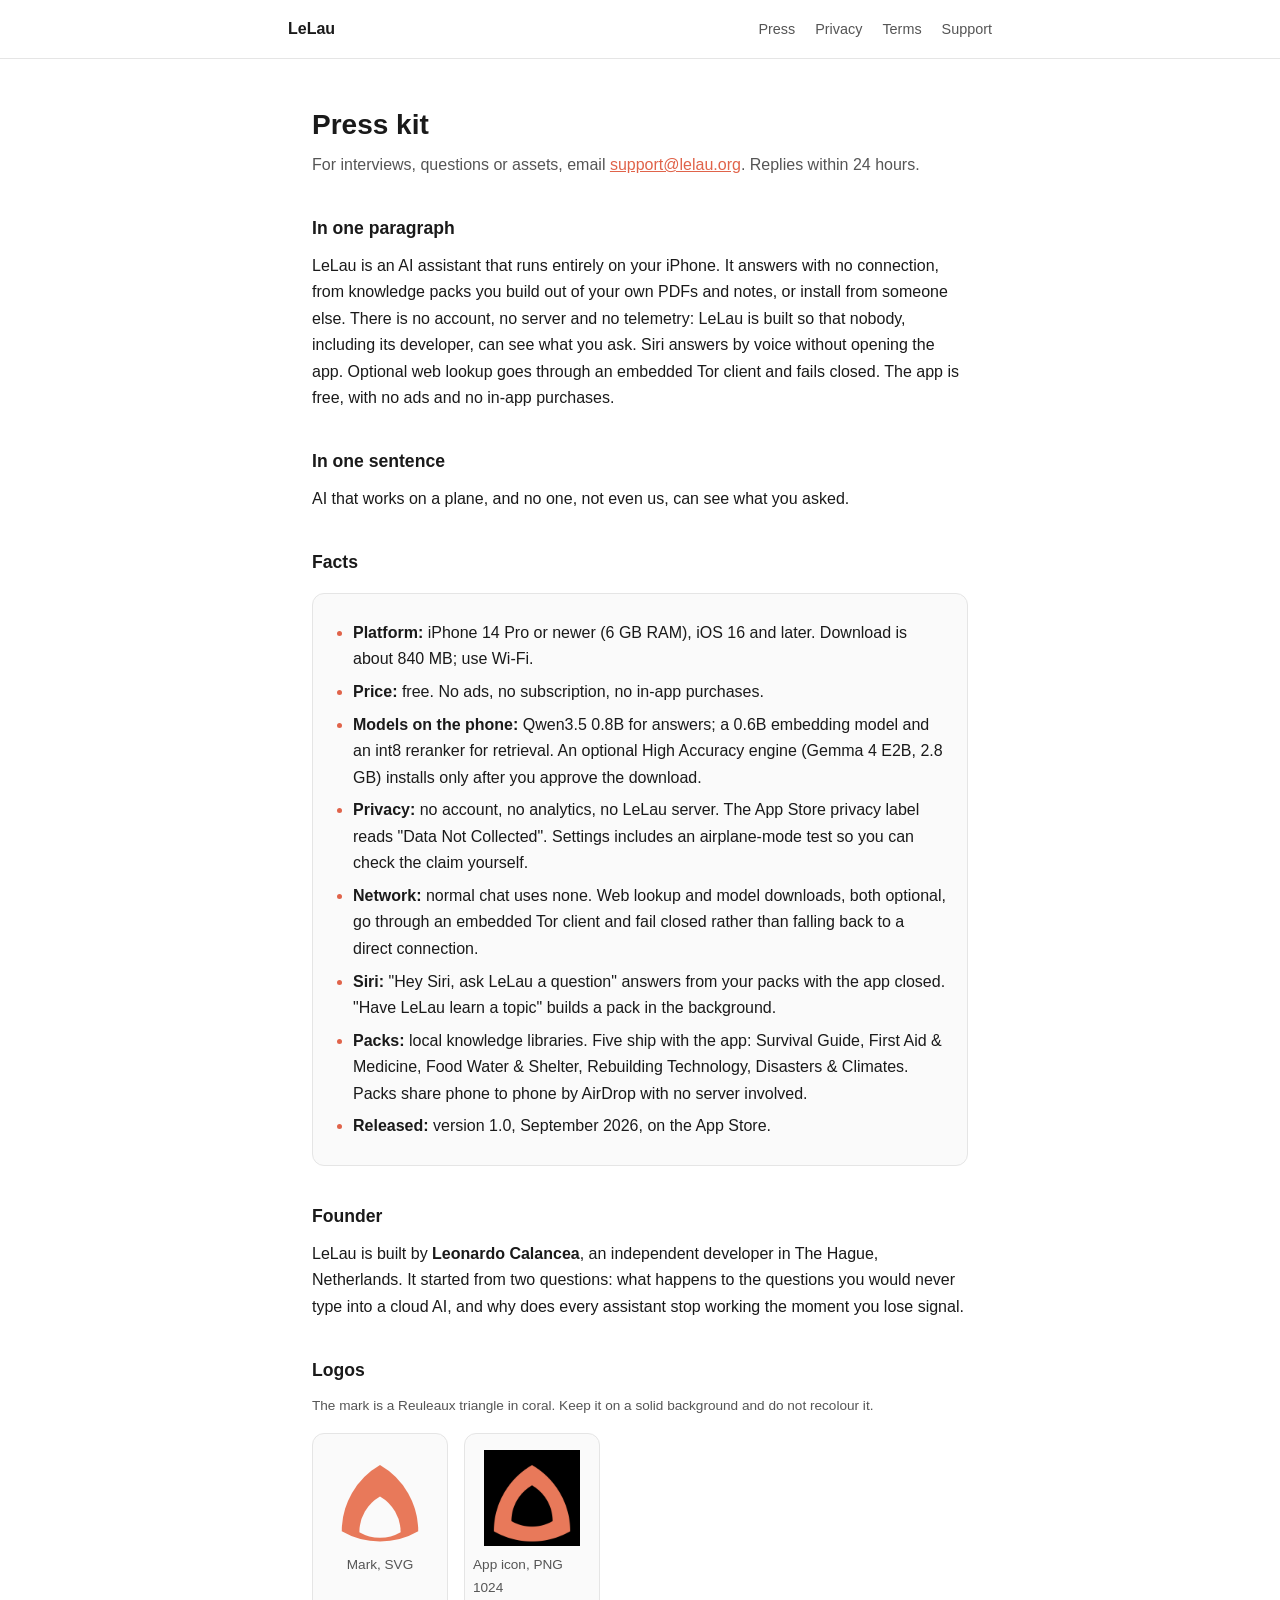
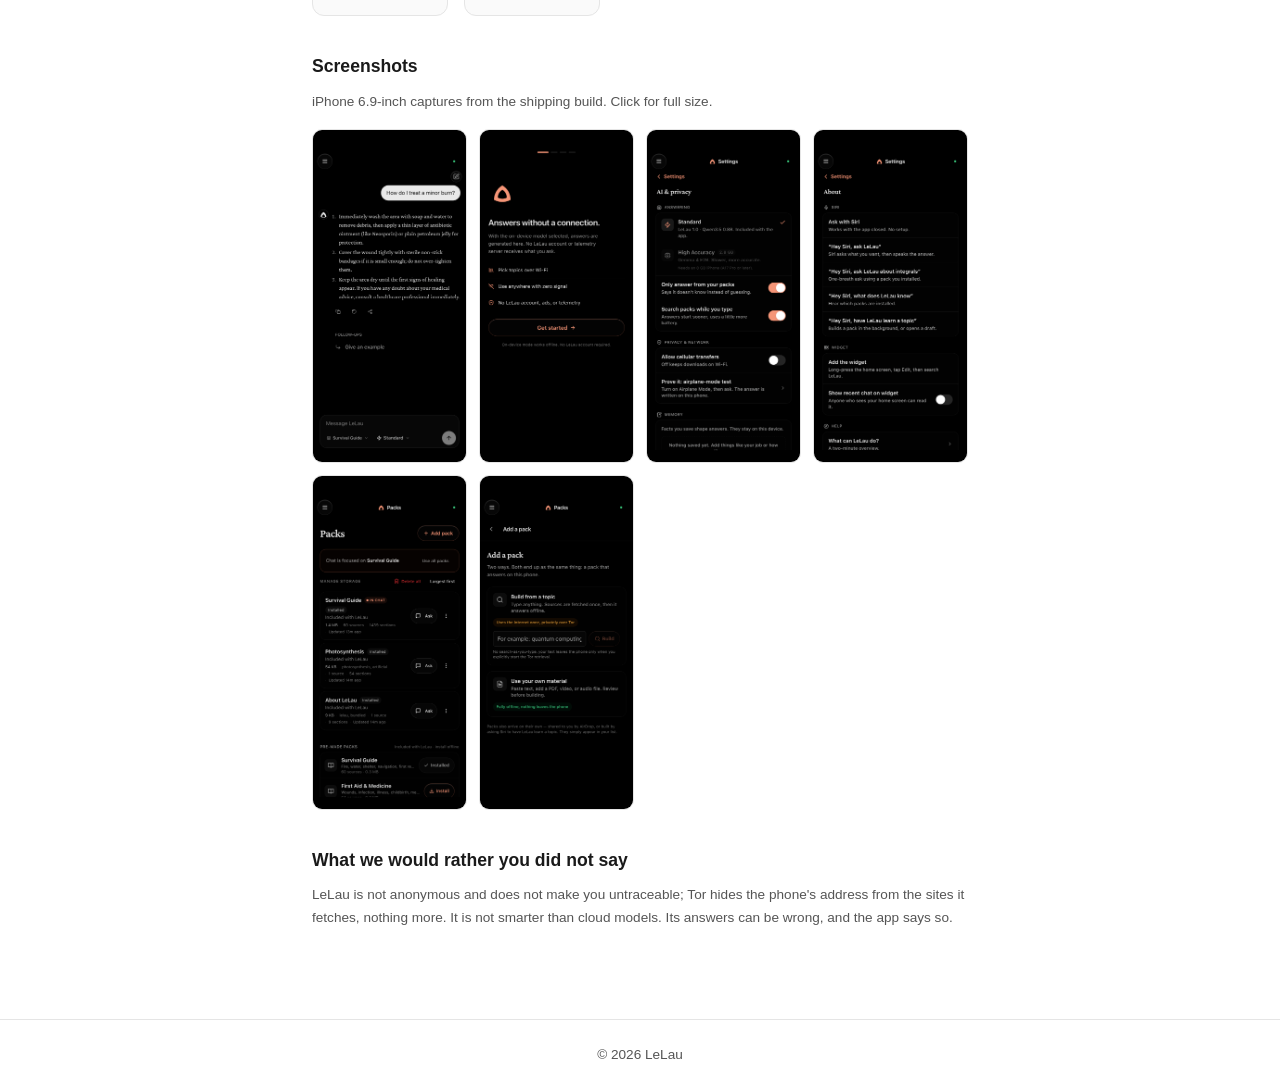
==== press.html @ a8fc63ab "LeLau public pages: privacy, terms, support" ====
<!doctype html>
<html lang="en">
<head>
<meta charset="utf-8">
<meta name="viewport" content="width=device-width, initial-scale=1">
<title>LeLau — press kit</title>
<meta name="description" content="Press kit for LeLau, the private on-device AI for iPhone: description, facts, founder, logos and screenshots.">
<link rel="stylesheet" href="style.css">
</head>
<body>
<header class="site">
  <nav>
    <a class="brand" href="index.html">LeLau</a>
    <a href="press.html">Press</a>
    <a href="privacy.html">Privacy</a>
    <a href="terms.html">Terms</a>
    <a href="support.html">Support</a>
  </nav>
</header>
<main>
  <h1>Press kit</h1>
  <p class="muted">For interviews, questions or assets, email <a href="mailto:support@lelau.org">support@lelau.org</a>. Replies within 24 hours.</p>

  <h2>In one paragraph</h2>
  <p>LeLau is an AI assistant that runs entirely on your iPhone. It answers with no connection, from knowledge packs you build out of your own PDFs and notes, or install from someone else. There is no account, no server and no telemetry: LeLau is built so that nobody, including its developer, can see what you ask. Siri answers by voice without opening the app. Optional web lookup goes through an embedded Tor client and fails closed. The app is free, with no ads and no in-app purchases.</p>

  <h2>In one sentence</h2>
  <p>AI that works on a plane, and no one, not even us, can see what you asked.</p>

  <h2>Facts</h2>
  <div class="card">
    <ul>
      <li><strong>Platform:</strong> iPhone 14 Pro or newer (6 GB RAM), iOS 16 and later. Download is about 840 MB; use Wi-Fi.</li>
      <li><strong>Price:</strong> free. No ads, no subscription, no in-app purchases.</li>
      <li><strong>Models on the phone:</strong> Qwen3.5 0.8B for answers; a 0.6B embedding model and an int8 reranker for retrieval. An optional High Accuracy engine (Gemma 4 E2B, 2.8 GB) installs only after you approve the download.</li>
      <li><strong>Privacy:</strong> no account, no analytics, no LeLau server. The App Store privacy label reads "Data Not Collected". Settings includes an airplane-mode test so you can check the claim yourself.</li>
      <li><strong>Network:</strong> normal chat uses none. Web lookup and model downloads, both optional, go through an embedded Tor client and fail closed rather than falling back to a direct connection.</li>
      <li><strong>Siri:</strong> "Hey Siri, ask LeLau a question" answers from your packs with the app closed. "Have LeLau learn a topic" builds a pack in the background.</li>
      <li><strong>Packs:</strong> local knowledge libraries. Five ship with the app: Survival Guide, First Aid &amp; Medicine, Food Water &amp; Shelter, Rebuilding Technology, Disasters &amp; Climates. Packs share phone to phone by AirDrop with no server involved.</li>
      <li><strong>Released:</strong> version 1.0, September 2026, on the App Store.</li>
    </ul>
  </div>

  <h2>Founder</h2>
  <p>LeLau is built by <strong>Leonardo Calancea</strong>, an independent developer in The Hague, Netherlands. It started from two questions: what happens to the questions you would never type into a cloud AI, and why does every assistant stop working the moment you lose signal.</p>

  <h2>Logos</h2>
  <p class="small muted">The mark is a Reuleaux triangle in coral. Keep it on a solid background and do not recolour it.</p>
  <div class="assets">
    <a class="asset" href="press/lelau-mark.svg" download><img src="press/lelau-mark.svg" alt="LeLau mark, SVG" width="96" height="96"><span>Mark, SVG</span></a>
    <a class="asset" href="press/lelau-icon-1024.png" download><img src="press/lelau-icon-1024.png" alt="LeLau app icon, 1024 pixel PNG" width="96" height="96"><span>App icon, PNG 1024</span></a>
  </div>

  <h2>Screenshots</h2>
  <p class="small muted">iPhone 6.9-inch captures from the shipping build. Click for full size.</p>
  <div class="shots">
    <a href="press/screenshot-1.png"><img src="press/screenshot-1.png" alt="A grounded answer in chat, with the source pack named" loading="lazy"></a>
    <a href="press/screenshot-2.png"><img src="press/screenshot-2.png" alt="Onboarding: choosing which pack LeLau should know first" loading="lazy"></a>
    <a href="press/screenshot-3.png"><img src="press/screenshot-3.png" alt="Settings: AI and privacy, with the airplane-mode test" loading="lazy"></a>
    <a href="press/screenshot-4.png"><img src="press/screenshot-4.png" alt="Siri phrases that work with the app closed" loading="lazy"></a>
    <a href="press/screenshot-5.png"><img src="press/screenshot-5.png" alt="The packs list" loading="lazy"></a>
    <a href="press/screenshot-6.png"><img src="press/screenshot-6.png" alt="Adding a pack from a topic, a file or pasted text" loading="lazy"></a>
  </div>

  <h2>What we would rather you did not say</h2>
  <p class="small muted">LeLau is not anonymous and does not make you untraceable; Tor hides the phone's address from the sites it fetches, nothing more. It is not smarter than cloud models. Its answers can be wrong, and the app says so.</p>
</main>
<footer>&copy; 2026 LeLau</footer>
</body>
</html>
---- style.css ----
:root {
  --bg: #ffffff;
  --fg: #1a1a1a;
  --muted: #555555;
  --accent: #e0634a;
  --border: #e5e5e5;
  --card: #fafafa;
}
@media (prefers-color-scheme: dark) {
  :root {
    --bg: #0d0d0d;
    --fg: #f0f0f0;
    --muted: #a0a0a0;
    --accent: #ff7a5c;
    --border: #262626;
    --card: #161616;
  }
}
* { box-sizing: border-box; }
body {
  margin: 0;
  background: var(--bg);
  color: var(--fg);
  font: 16px/1.65 -apple-system, BlinkMacSystemFont, "Segoe UI", Roboto, sans-serif;
  -webkit-font-smoothing: antialiased;
}
main {
  max-width: 44rem;
  margin: 0 auto;
  padding: 3rem 1.5rem 5rem;
}
header.site {
  border-bottom: 1px solid var(--border);
  padding: 1rem 1.5rem;
}
header.site nav {
  max-width: 44rem;
  margin: 0 auto;
  display: flex;
  gap: 1.25rem;
  align-items: baseline;
}
header.site a { color: var(--muted); text-decoration: none; font-size: 0.9rem; }
header.site a:hover { color: var(--fg); }
header.site a.brand { color: var(--fg); font-weight: 600; font-size: 1rem; margin-right: auto; }
h1 { font-size: 1.75rem; line-height: 1.25; margin: 0 0 0.5rem; }
h2 { font-size: 1.1rem; margin: 2.25rem 0 0.5rem; }
p { margin: 0.6rem 0; }
.muted { color: var(--muted); }
.small { font-size: 0.85rem; }
ul { padding-left: 1.25rem; margin: 0.6rem 0; }
li { margin: 0.4rem 0; }
li::marker { color: var(--accent); }
a { color: var(--accent); }
.card {
  background: var(--card);
  border: 1px solid var(--border);
  border-radius: 12px;
  padding: 1rem 1.25rem;
  margin: 1rem 0;
}
footer {
  border-top: 1px solid var(--border);
  padding: 1.5rem;
  text-align: center;
  color: var(--muted);
  font-size: 0.85rem;
}

/* --- press kit --- */
.assets { display: flex; flex-wrap: wrap; gap: 1rem; margin: 1rem 0; }
.asset {
  display: flex; flex-direction: column; align-items: center; gap: 0.5rem;
  width: 8.5rem; padding: 1rem 0.5rem; text-decoration: none; color: var(--muted);
  background: var(--card); border: 1px solid var(--border); border-radius: 12px; font-size: 0.85rem;
}
.asset img { width: 96px; height: 96px; }
.shots { display: grid; grid-template-columns: repeat(auto-fill, minmax(9.5rem, 1fr)); gap: 0.75rem; margin: 1rem 0; }
.shots img { width: 100%; height: auto; border-radius: 10px; border: 1px solid var(--border); display: block; }

/* --- email capture --- */
.subscribe { margin: 2.25rem 0 1rem; padding: 1rem 1.25rem; background: var(--card); border: 1px solid var(--border); border-radius: 12px; }
.subscribe h2 { margin-top: 0; }
.subscribe form { display: flex; flex-wrap: wrap; gap: 0.5rem; margin-top: 0.75rem; }
.subscribe input {
  flex: 1 1 14rem; min-width: 0; padding: 0.6rem 0.8rem; font: inherit;
  color: var(--fg); background: var(--bg); border: 1px solid var(--border); border-radius: 8px;
}
.subscribe button {
  padding: 0.6rem 1.1rem; font: inherit; font-weight: 600; color: #fff;
  background: var(--accent); border: 0; border-radius: 8px; cursor: pointer;
}
.subscribe input:focus-visible, .subscribe button:focus-visible { outline: 2px solid var(--accent); outline-offset: 2px; }
.visually-hidden { position: absolute; width: 1px; height: 1px; overflow: hidden; clip: rect(0 0 0 0); white-space: nowrap; }
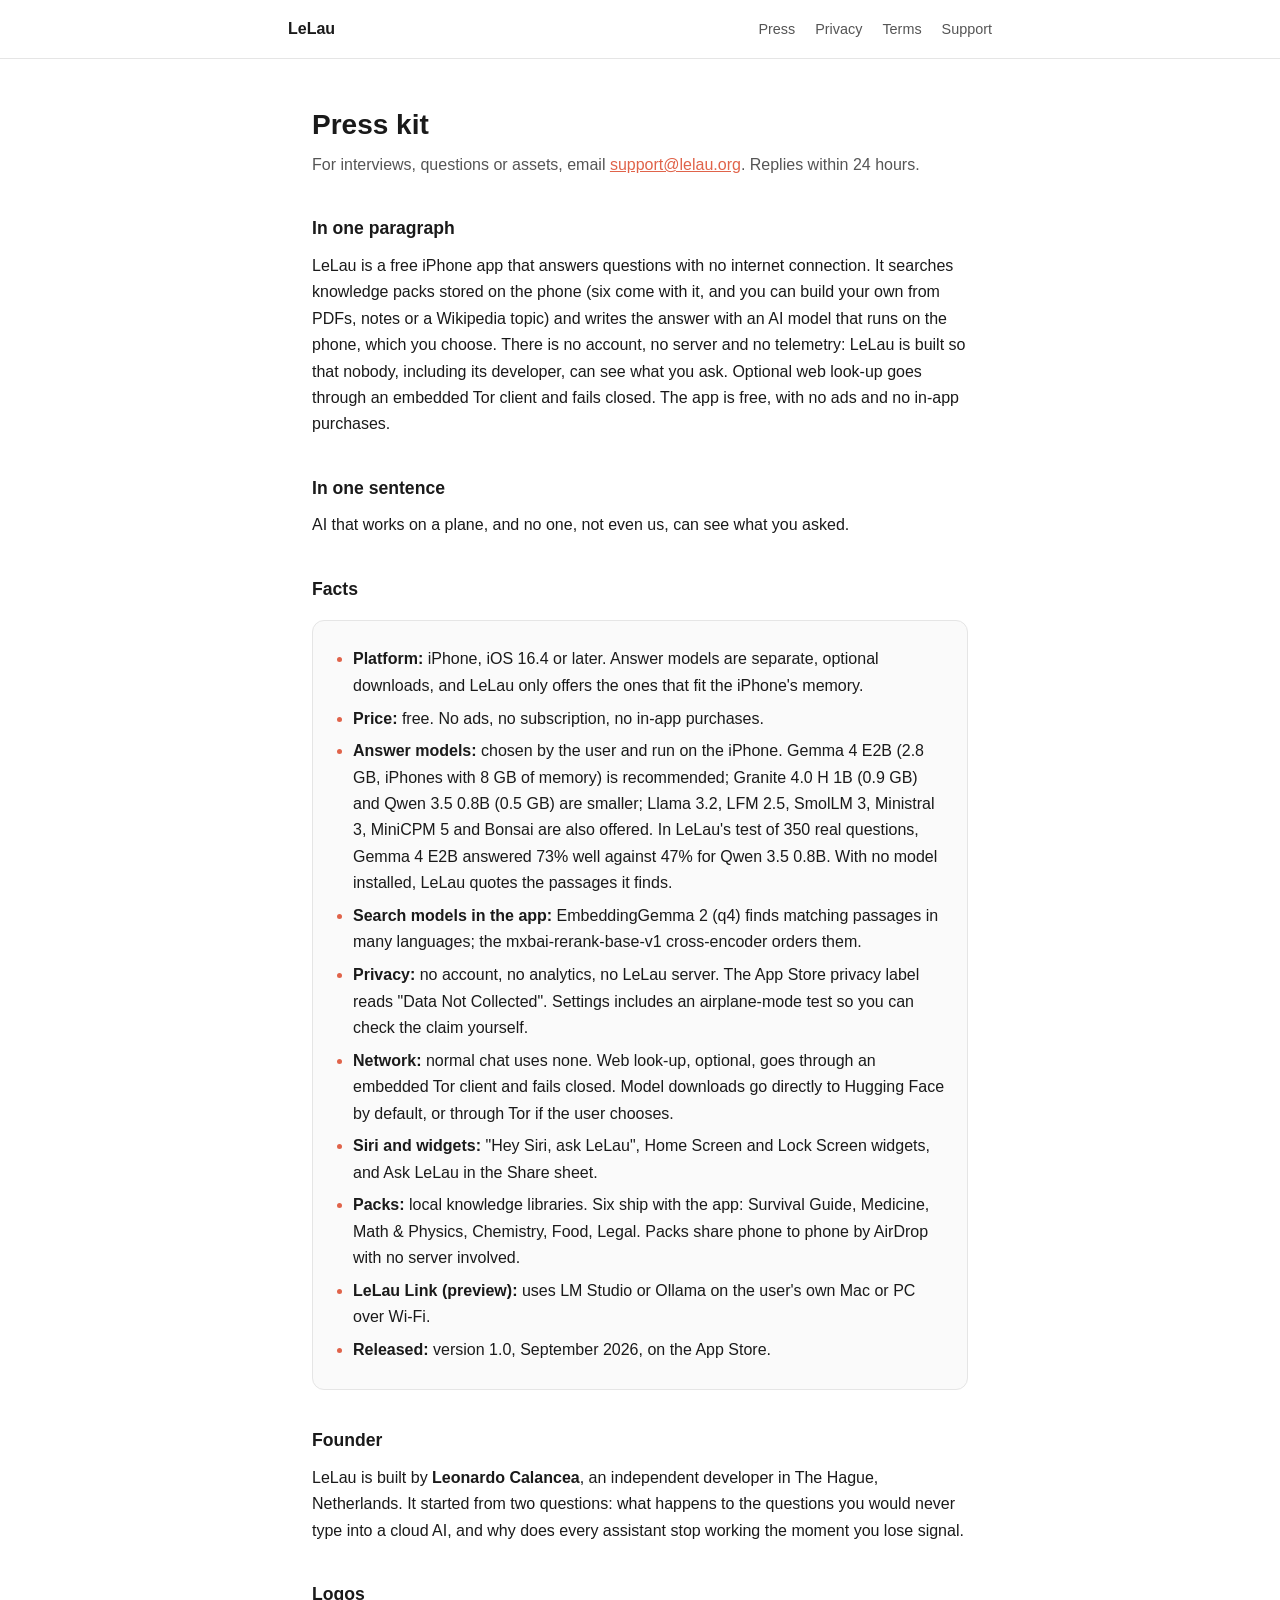
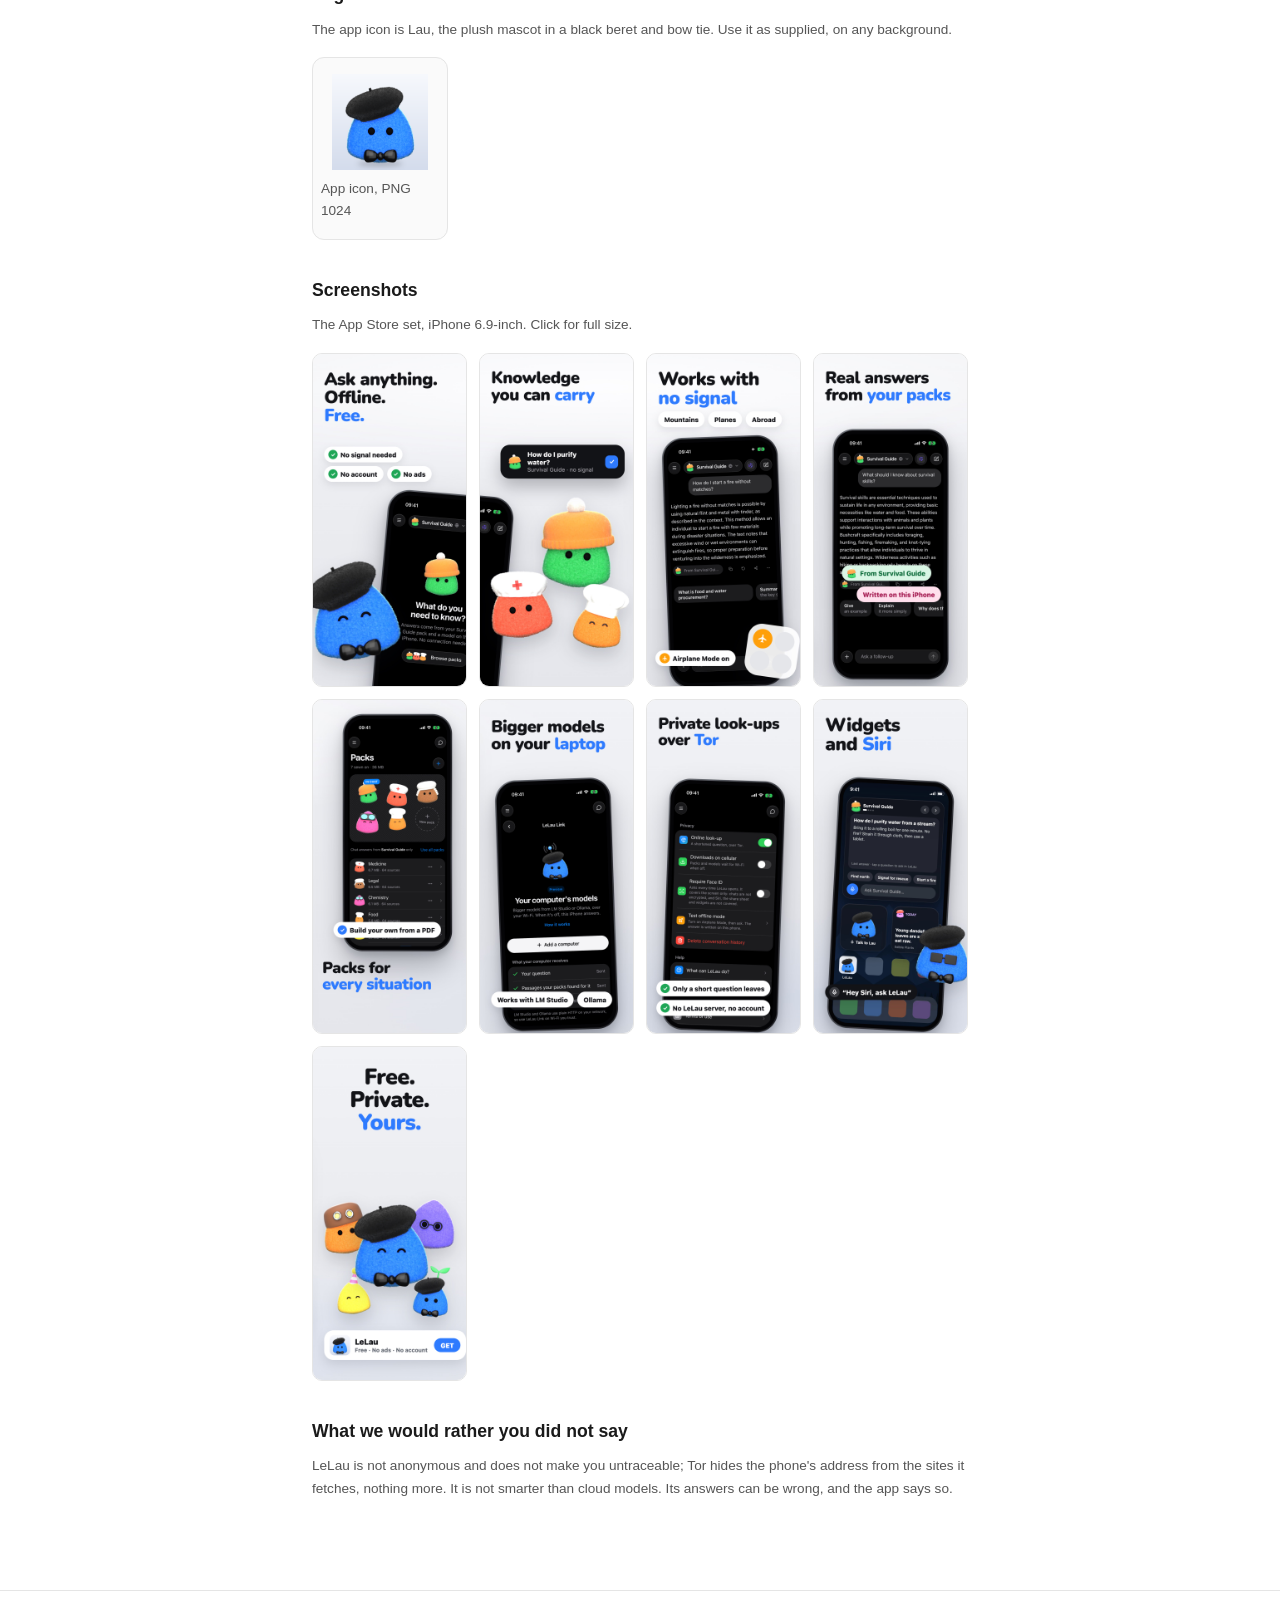
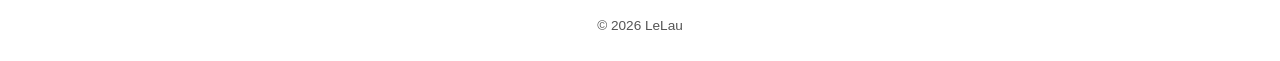
==== commit e2c41fe9: "LeLau public pages: privacy, terms, support" ====
--- a/press.html
+++ b/press.html
@@ -22,7 +22,7 @@
   <p class="muted">For interviews, questions or assets, email <a href="mailto:support@lelau.org">support@lelau.org</a>. Replies within 24 hours.</p>
 
   <h2>In one paragraph</h2>
-  <p>LeLau is an AI assistant that runs entirely on your iPhone. It answers with no connection, from knowledge packs you build out of your own PDFs and notes, or install from someone else. There is no account, no server and no telemetry: LeLau is built so that nobody, including its developer, can see what you ask. Siri answers by voice without opening the app. Optional web lookup goes through an embedded Tor client and fails closed. The app is free, with no ads and no in-app purchases.</p>
+  <p>LeLau is a free iPhone app that answers questions with no internet connection. It searches knowledge packs stored on the phone (six come with it, and you can build your own from PDFs, notes or a Wikipedia topic) and writes the answer with an AI model that runs on the phone, which you choose. There is no account, no server and no telemetry: LeLau is built so that nobody, including its developer, can see what you ask. Optional web look-up goes through an embedded Tor client and fails closed. The app is free, with no ads and no in-app purchases.</p>
 
   <h2>In one sentence</h2>
   <p>AI that works on a plane, and no one, not even us, can see what you asked.</p>
@@ -30,13 +30,15 @@
   <h2>Facts</h2>
   <div class="card">
     <ul>
-      <li><strong>Platform:</strong> iPhone 14 Pro or newer (6 GB RAM), iOS 16 and later. Download is about 840 MB; use Wi-Fi.</li>
+      <li><strong>Platform:</strong> iPhone, iOS 16.4 or later. Answer models are separate, optional downloads, and LeLau only offers the ones that fit the iPhone's memory.</li>
       <li><strong>Price:</strong> free. No ads, no subscription, no in-app purchases.</li>
-      <li><strong>Models on the phone:</strong> Qwen3.5 0.8B for answers; a 0.6B embedding model and an int8 reranker for retrieval. An optional High Accuracy engine (Gemma 4 E2B, 2.8 GB) installs only after you approve the download.</li>
+      <li><strong>Answer models:</strong> chosen by the user and run on the iPhone. Gemma 4 E2B (2.8 GB, iPhones with 8 GB of memory) is recommended; Granite 4.0 H 1B (0.9 GB) and Qwen 3.5 0.8B (0.5 GB) are smaller; Llama 3.2, LFM 2.5, SmolLM 3, Ministral 3, MiniCPM 5 and Bonsai are also offered. In LeLau's test of 350 real questions, Gemma 4 E2B answered 73% well against 47% for Qwen 3.5 0.8B. With no model installed, LeLau quotes the passages it finds.</li>
+      <li><strong>Search models in the app:</strong> EmbeddingGemma 2 (q4) finds matching passages in many languages; the mxbai-rerank-base-v1 cross-encoder orders them.</li>
       <li><strong>Privacy:</strong> no account, no analytics, no LeLau server. The App Store privacy label reads "Data Not Collected". Settings includes an airplane-mode test so you can check the claim yourself.</li>
-      <li><strong>Network:</strong> normal chat uses none. Web lookup and model downloads, both optional, go through an embedded Tor client and fail closed rather than falling back to a direct connection.</li>
-      <li><strong>Siri:</strong> "Hey Siri, ask LeLau a question" answers from your packs with the app closed. "Have LeLau learn a topic" builds a pack in the background.</li>
-      <li><strong>Packs:</strong> local knowledge libraries. Five ship with the app: Survival Guide, First Aid &amp; Medicine, Food Water &amp; Shelter, Rebuilding Technology, Disasters &amp; Climates. Packs share phone to phone by AirDrop with no server involved.</li>
+      <li><strong>Network:</strong> normal chat uses none. Web look-up, optional, goes through an embedded Tor client and fails closed. Model downloads go directly to Hugging Face by default, or through Tor if the user chooses.</li>
+      <li><strong>Siri and widgets:</strong> "Hey Siri, ask LeLau", Home Screen and Lock Screen widgets, and Ask LeLau in the Share sheet.</li>
+      <li><strong>Packs:</strong> local knowledge libraries. Six ship with the app: Survival Guide, Medicine, Math &amp; Physics, Chemistry, Food, Legal. Packs share phone to phone by AirDrop with no server involved.</li>
+      <li><strong>LeLau Link (preview):</strong> uses LM Studio or Ollama on the user's own Mac or PC over Wi-Fi.</li>
       <li><strong>Released:</strong> version 1.0, September 2026, on the App Store.</li>
     </ul>
   </div>
@@ -45,21 +47,23 @@
   <p>LeLau is built by <strong>Leonardo Calancea</strong>, an independent developer in The Hague, Netherlands. It started from two questions: what happens to the questions you would never type into a cloud AI, and why does every assistant stop working the moment you lose signal.</p>
 
   <h2>Logos</h2>
-  <p class="small muted">The mark is a Reuleaux triangle in coral. Keep it on a solid background and do not recolour it.</p>
+  <p class="small muted">The app icon is Lau, the plush mascot in a black beret and bow tie. Use it as supplied, on any background.</p>
   <div class="assets">
-    <a class="asset" href="press/lelau-mark.svg" download><img src="press/lelau-mark.svg" alt="LeLau mark, SVG" width="96" height="96"><span>Mark, SVG</span></a>
-    <a class="asset" href="press/lelau-icon-1024.png" download><img src="press/lelau-icon-1024.png" alt="LeLau app icon, 1024 pixel PNG" width="96" height="96"><span>App icon, PNG 1024</span></a>
+    <a class="asset" href="press/lelau-icon-1024.png" download><img src="press/lelau-icon-1024.png" alt="LeLau app icon: Lau in a black beret, 1024 pixel PNG" width="96" height="96"><span>App icon, PNG 1024</span></a>
   </div>
 
   <h2>Screenshots</h2>
-  <p class="small muted">iPhone 6.9-inch captures from the shipping build. Click for full size.</p>
+  <p class="small muted">The App Store set, iPhone 6.9-inch. Click for full size.</p>
   <div class="shots">
-    <a href="press/screenshot-1.png"><img src="press/screenshot-1.png" alt="A grounded answer in chat, with the source pack named" loading="lazy"></a>
-    <a href="press/screenshot-2.png"><img src="press/screenshot-2.png" alt="Onboarding: choosing which pack LeLau should know first" loading="lazy"></a>
-    <a href="press/screenshot-3.png"><img src="press/screenshot-3.png" alt="Settings: AI and privacy, with the airplane-mode test" loading="lazy"></a>
-    <a href="press/screenshot-4.png"><img src="press/screenshot-4.png" alt="Siri phrases that work with the app closed" loading="lazy"></a>
-    <a href="press/screenshot-5.png"><img src="press/screenshot-5.png" alt="The packs list" loading="lazy"></a>
-    <a href="press/screenshot-6.png"><img src="press/screenshot-6.png" alt="Adding a pack from a topic, a file or pasted text" loading="lazy"></a>
+    <a href="press/screenshot-1.jpg"><img src="press/screenshot-1.jpg" alt="Ask anything. Offline. Free. Lau and the pack mascots on the home screen" loading="lazy"></a>
+    <a href="press/screenshot-2.jpg"><img src="press/screenshot-2.jpg" alt="Knowledge you can carry: a question answered from the Survival Guide pack with no signal" loading="lazy"></a>
+    <a href="press/screenshot-3.jpg"><img src="press/screenshot-3.jpg" alt="Works with no signal: an answer written on the phone in airplane mode" loading="lazy"></a>
+    <a href="press/screenshot-4.jpg"><img src="press/screenshot-4.jpg" alt="Real answers from your packs: the answer names the pack it came from" loading="lazy"></a>
+    <a href="press/screenshot-5.jpg"><img src="press/screenshot-5.jpg" alt="Packs for every situation: the packs list, and building your own from a PDF" loading="lazy"></a>
+    <a href="press/screenshot-6.jpg"><img src="press/screenshot-6.jpg" alt="Bigger models on your laptop: LeLau Link with LM Studio or Ollama" loading="lazy"></a>
+    <a href="press/screenshot-7.jpg"><img src="press/screenshot-7.jpg" alt="Private look-ups over Tor: only a short question leaves, with no LeLau server or account" loading="lazy"></a>
+    <a href="press/screenshot-8.jpg"><img src="press/screenshot-8.jpg" alt="Widgets and Siri: Home Screen widgets and Hey Siri, ask LeLau" loading="lazy"></a>
+    <a href="press/screenshot-9.jpg"><img src="press/screenshot-9.jpg" alt="Free. Private. Yours. No ads, no account" loading="lazy"></a>
   </div>
 
   <h2>What we would rather you did not say</h2>
--- a/style.css
+++ b/style.css
@@ -92,3 +92,12 @@
 }
 .subscribe input:focus-visible, .subscribe button:focus-visible { outline: 2px solid var(--accent); outline-offset: 2px; }
 .visually-hidden { position: absolute; width: 1px; height: 1px; overflow: hidden; clip: rect(0 0 0 0); white-space: nowrap; }
+
+/* --- home --- */
+.lead { font-size: 1.1rem; color: var(--fg); }
+.button {
+  display: inline-block; margin: 0.5rem 0 0.75rem; padding: 0.7rem 1.2rem;
+  font-weight: 600; color: #fff; background: var(--accent); border-radius: 10px; text-decoration: none;
+}
+.button:focus-visible { outline: 2px solid var(--accent); outline-offset: 2px; }
+.faq h3 { font-size: 1rem; margin: 1.5rem 0 0.25rem; }
